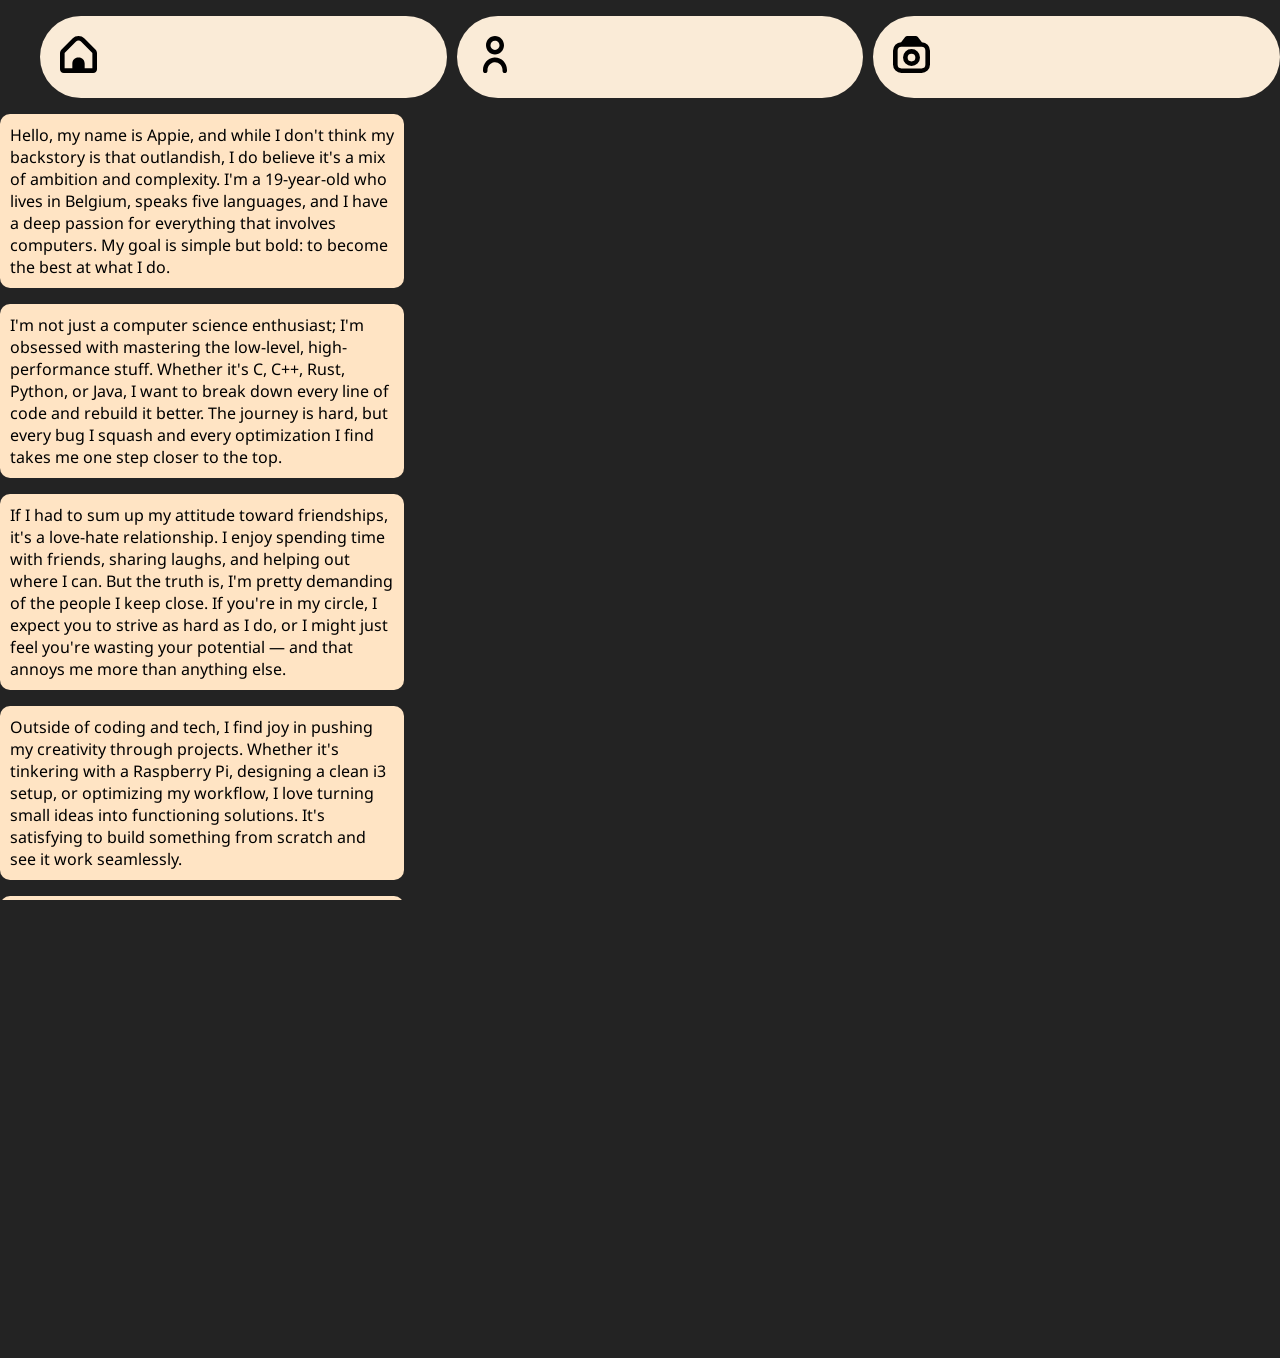
==== index.html @ 4f2e032a "working on the structure of the portfolio" ====
<!DOCTYPE html>
<html lang="eng">

<head>
    <meta charset="UTF-8">
    <meta name="viewport" content="width=device-width, initial-scale=1.0">
    <meta name="description" content="The story of nsrddyn!">
    <title>My Portfolio</title>


    <link href="https://fonts.googleapis.com/css2?family=Noto+Sans:wght@100..900&display=swap" rel="stylesheet">

    <link rel="stylesheet" href="styles.css">
    <script src="main.js" defer></script>

</head>

<body>

    <header class="banner">
        <ul>
            <li><img src="icons/home.svg" alt="Home"></li>
            <li><img src="icons/me.svg" alt="About me"></li>
            <li><img src="icons/project.svg" alt="Projects"></li>
        </ul>
    </header>


    <main>
        <section class="stories">
            <p>
                <title>Intro</title>Hello, my name is Appie, and while I don't think my backstory is that outlandish, I
                do believe
                it's a mix of ambition and complexity. I'm a 19-year-old who lives in Belgium, speaks five languages,
                and I have a
                deep passion for everything that involves computers. My goal is simple but bold: to become the best at
                what I do.
            </p>
            <p>
                <title>Learning and Ambitions</title>I'm not just a computer science enthusiast; I'm obsessed with
                mastering the
                low-level, high-performance stuff. Whether it's C, C++, Rust, Python, or Java, I want to break down
                every line of
                code and rebuild it better. The journey is hard, but every bug I squash and every optimization I find
                takes me one
                step closer to the top.
            </p>
            <p>
                <title>Friends</title>If I had to sum up my attitude toward friendships, it's a love-hate relationship.
                I enjoy
                spending time with friends, sharing laughs, and helping out where I can. But the truth is, I'm pretty
                demanding of
                the people I keep close. If you're in my circle, I expect you to strive as hard as I do, or I might just
                feel you're
                wasting your potential — and that annoys me more than anything else.
            </p>
            <p>
                <title>Hobbies</title>Outside of coding and tech, I find joy in pushing my creativity through projects.
                Whether it's
                tinkering with a Raspberry Pi, designing a clean i3 setup, or optimizing my workflow, I love turning
                small ideas
                into functioning solutions. It's satisfying to build something from scratch and see it work seamlessly.
            </p>
            <p>
                <title>Marthe</title>One of the most meaningful parts of my life is my partner, Marthe. They have their
                own dreams
                and aspirations, and it's inspiring to watch someone pursue what they love. Whether it's math, science,
                or figuring
                out what comes next, we're two different minds finding ways to build something beautiful together.
            </p>
            <p>
                <title>Future</title>Where do I see myself? At the forefront of technology — building optimized systems,
                contributing to open-source, and pushing boundaries in programming. Whether I'm creating Minecraft
                plugins for fun
                or architecting low-latency systems, I want my work to speak for itself. The best version of me is still
                under
                construction, but I'm committed to seeing it through.
            </p>

        </section>
    </main>

    <footer>
        <nav class="copyright-footer">
            © 2024 nsrddyn |
            <a href="#">nsrddyn</a> | <a href="www.github.com/nasrlol">github</a>
        </nav>
    </footer>

</body>

</html>
---- styles.css ----
html,
body {
	margin: 0;
	padding: 0;
	width: 100%;
	height: 100%;
	font-family: "Noto Sans", sans-serif;
	color: #000000;
	background-color: rgb(35, 35, 35);
	-webkit-font-smoothing: antialiased;
	-moz-osx-font-smoothing: grayscale;
	text-rendering: optimizeLegibility;
	overflow-x: hidden;
}

body {
	-webkit-font-smoothing: antialiased;
	-moz-osx-font-smoothing: grayscale;
	text-rendering: optimizeLegibility;
}

a {
	text-decoration: none;
	color: inherit;
}

a:hover {
	color: rgb(228, 226, 221);
}

.banner > ul {
	display: flex;
	justify-content: flex-end;
	align-items: center;
	list-style: none;
    gap: 10px;
}

.banner > ul > li {
    display: block;
	padding: 20px;
	border-radius: 50px;
	background-color: antiquewhite;
}

li > img {
	width: 10%;
	height: 10%;
}

.stories p {
	display: flex;
    flex-direction: column;
	background-color: bisque;
	border-radius: 10px;
	padding: 10px;
	width: 30%;
	gap: 50px;
}

.footer {
	background-color: rgb(20, 20, 20);
	width: 100%;
	padding: 20px;
	font-family: "Noto Sans", sans-serif;
	font-weight: 300;
	text-align: center;
	color: white;
}

.copyright-footer {
	background-color: #ffffff;
	width: 100%;
	text-align: center;
	padding: 10px;
	font-family: "Noto Sans", sans-serif;
	font-weight: 300;
	font-size: smaller;
	color: #000000;
}
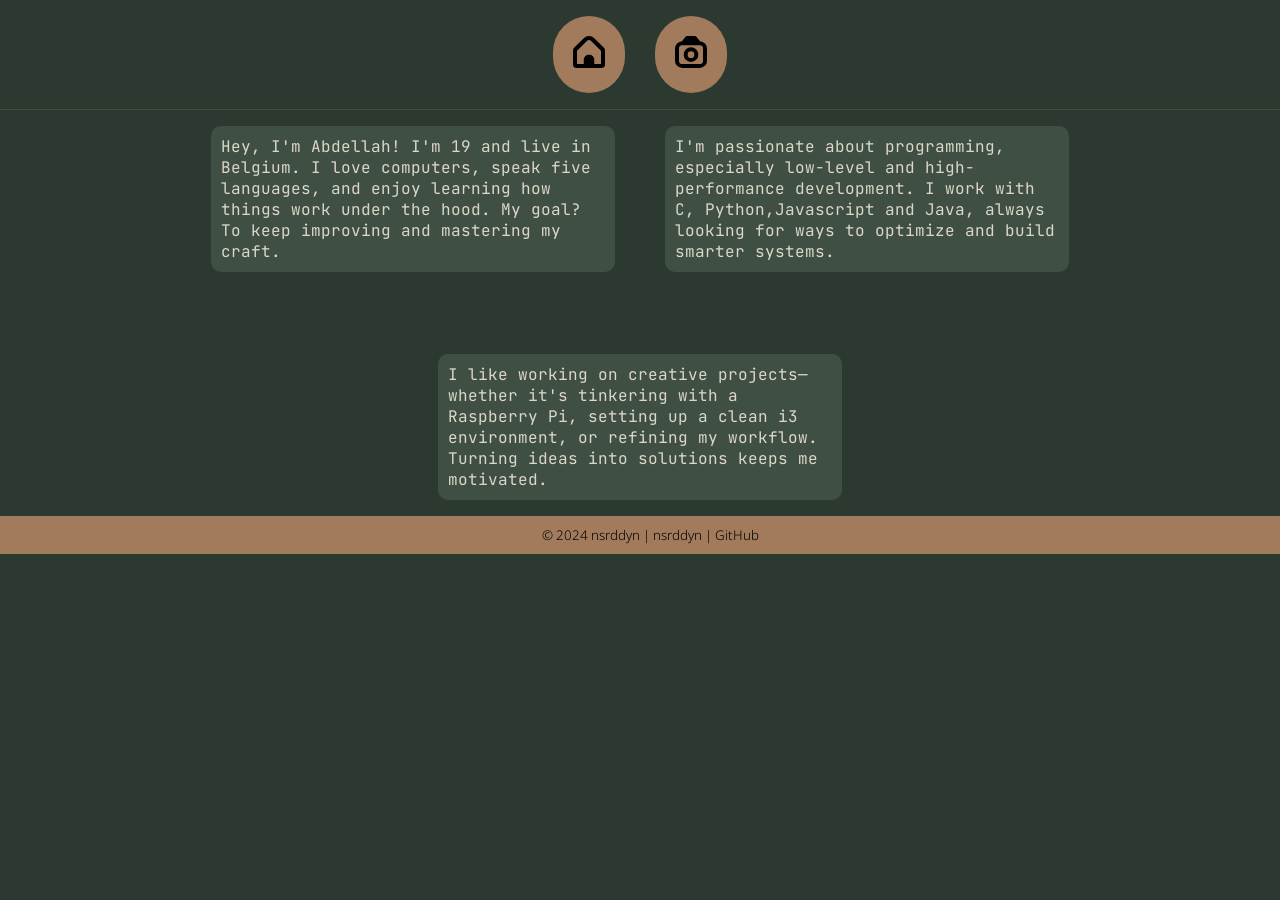
==== commit cdf9056e: "complete redisign and update of the webpage" ====
--- a/index.html
+++ b/index.html
@@ -1,5 +1,5 @@
 <!DOCTYPE html>
-<html lang="eng">
+<html lang="en">
 
 <head>
     <meta charset="UTF-8">
@@ -7,86 +7,46 @@
     <meta name="description" content="The story of nsrddyn!">
     <title>My Portfolio</title>
 
-
     <link href="https://fonts.googleapis.com/css2?family=Noto+Sans:wght@100..900&display=swap" rel="stylesheet">
-
-    <link rel="stylesheet" href="styles.css">
-    <script src="main.js" defer></script>
-
+    <link rel="stylesheet" href="css/styles.css">
+    <script src="js/main.js" defer></script>
 </head>
 
 <body>
-
-    <header class="banner">
+    <header>
         <ul>
-            <li><img src="icons/home.svg" alt="Home"></li>
-            <li><img src="icons/me.svg" alt="About me"></li>
-            <li><img src="icons/project.svg" alt="Projects"></li>
+            <li><a href="index.html"><img src="icons/home.png" alt="Home"></a></li>
+            <li><a href="projects.html"><img src="icons/projects.png" alt="Projects"></a></li>
         </ul>
     </header>
 
-
     <main>
-        <section class="stories">
+        <section>
             <p>
-                <title>Intro</title>Hello, my name is Appie, and while I don't think my backstory is that outlandish, I
-                do believe
-                it's a mix of ambition and complexity. I'm a 19-year-old who lives in Belgium, speaks five languages,
-                and I have a
-                deep passion for everything that involves computers. My goal is simple but bold: to become the best at
-                what I do.
+                Hey, I'm Abdellah! I'm 19 and live in Belgium. I love computers, speak five
+                languages, and enjoy learning how things work under the hood. My goal? To keep improving and mastering
+                my craft.
             </p>
             <p>
-                <title>Learning and Ambitions</title>I'm not just a computer science enthusiast; I'm obsessed with
-                mastering the
-                low-level, high-performance stuff. Whether it's C, C++, Rust, Python, or Java, I want to break down
-                every line of
-                code and rebuild it better. The journey is hard, but every bug I squash and every optimization I find
-                takes me one
-                step closer to the top.
+                I'm passionate about programming, especially low-level and
+                high-performance development. I work with C, Python,Javascript and Java, always looking for ways to
+                optimize
+                and build smarter systems.
             </p>
             <p>
-                <title>Friends</title>If I had to sum up my attitude toward friendships, it's a love-hate relationship.
-                I enjoy
-                spending time with friends, sharing laughs, and helping out where I can. But the truth is, I'm pretty
-                demanding of
-                the people I keep close. If you're in my circle, I expect you to strive as hard as I do, or I might just
-                feel you're
-                wasting your potential — and that annoys me more than anything else.
+                I like working on creative projects—whether it's tinkering with a Raspberry
+                Pi, setting up a clean i3 environment, or refining my workflow. Turning ideas into solutions keeps me
+                motivated.
             </p>
-            <p>
-                <title>Hobbies</title>Outside of coding and tech, I find joy in pushing my creativity through projects.
-                Whether it's
-                tinkering with a Raspberry Pi, designing a clean i3 setup, or optimizing my workflow, I love turning
-                small ideas
-                into functioning solutions. It's satisfying to build something from scratch and see it work seamlessly.
-            </p>
-            <p>
-                <title>Marthe</title>One of the most meaningful parts of my life is my partner, Marthe. They have their
-                own dreams
-                and aspirations, and it's inspiring to watch someone pursue what they love. Whether it's math, science,
-                or figuring
-                out what comes next, we're two different minds finding ways to build something beautiful together.
-            </p>
-            <p>
-                <title>Future</title>Where do I see myself? At the forefront of technology — building optimized systems,
-                contributing to open-source, and pushing boundaries in programming. Whether I'm creating Minecraft
-                plugins for fun
-                or architecting low-latency systems, I want my work to speak for itself. The best version of me is still
-                under
-                construction, but I'm committed to seeing it through.
-            </p>
-
         </section>
     </main>
 
     <footer>
         <nav class="copyright-footer">
             © 2024 nsrddyn |
-            <a href="#">nsrddyn</a> | <a href="www.github.com/nasrlol">github</a>
+            <a href="index.html">nsrddyn</a> | <a href="https://www.github.com/nasrlol">GitHub</a>
         </nav>
     </footer>
-
 </body>
 
 </html>
--- a/css/styles.css
+++ b/css/styles.css
@@ -0,0 +1,94 @@
+@import url("https://fonts.googleapis.com/css2?family=JetBrains+Mono:ital,wght@0,100..800;1,100..800&display=swap");
+
+html,
+body {
+	margin: 0;
+	padding: 0;
+	width: 100%;
+	height: 100%;
+	font-family: Jetbrains Mono;
+	color: #dcd7c9;
+	background-color: #2c3930;
+	-webkit-font-smoothing: antialiased;
+	-moz-osx-font-smoothing: grayscale;
+	text-rendering: optimizeLegibility;
+	overflow-x: hidden;
+}
+
+body {
+	-webkit-font-smoothing: antialiased;
+	-moz-osx-font-smoothing: grayscale;
+	text-rendering: optimizeLegibility;
+}
+
+a {
+	text-decoration: none;
+	color: inherit;
+}
+
+a:hover {
+	color: rgb(228, 226, 221);
+}
+
+header {
+	border-bottom: 1px solid #3f4f44;
+}
+
+header > ul {
+	display: flex;
+	justify-content: center;
+	align-items: center;
+	list-style: none;
+	gap: 30px;
+	padding-left: 0px;
+}
+
+header > ul > li {
+	display: block;
+	padding: 20px;
+	border-radius: 50px;
+	background-color: #a27b5c;
+}
+
+li > img {
+	width: auto;
+	height: auto;
+}
+
+section p {
+	background-color: #3f4f44;
+	border-radius: 10px;
+	padding: 10px;
+	width: 30%;
+	gap: 50px;
+	overflow-x: none;
+}
+
+section {
+	display: flex;
+	gap: 50px;
+	flex-wrap: wrap;
+	justify-content: center;
+
+	max-width: 80%;
+
+	margin-left: auto;
+	margin-right: auto;
+}
+
+footer {
+	background-color: #a27b5c;
+	width: 100%;
+	text-align: center;
+	padding: 10px;
+	font-family: "Noto Sans", sans-serif;
+	font-weight: 300;
+	font-size: smaller;
+	color: #000000;
+}
+
+@media screen and (min-width: 1024px) {
+	section {
+		max-width: 100%;
+	}
+}
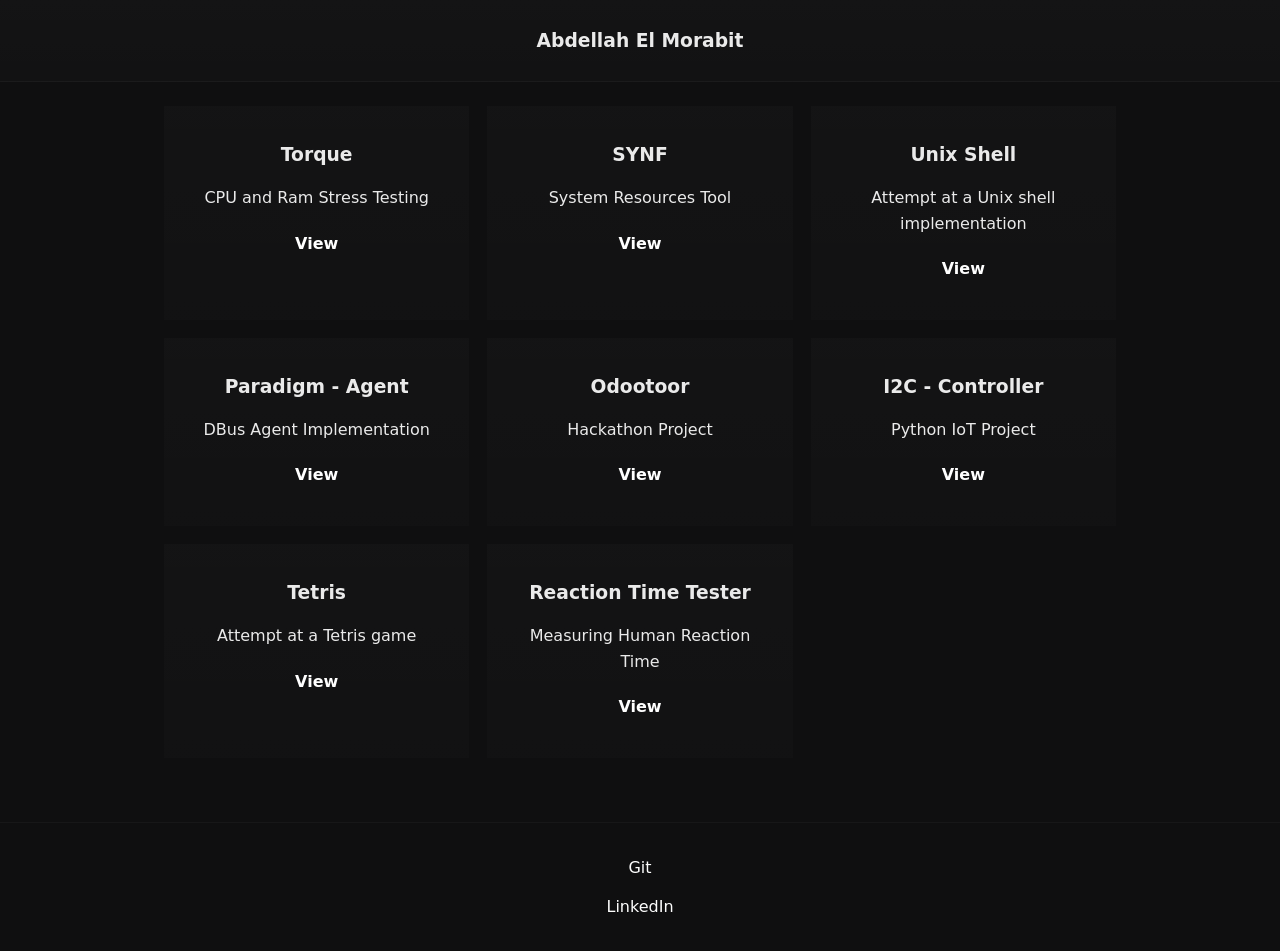
==== commit 1ee93384: "checkpoint" ====
--- a/index.html
+++ b/index.html
@@ -2,51 +2,85 @@
 <html lang="en">
 
 <head>
-    <meta charset="UTF-8">
-    <meta name="viewport" content="width=device-width, initial-scale=1.0">
-    <meta name="description" content="The story of nsrddyn!">
-    <title>My Portfolio</title>
-
-    <link href="https://fonts.googleapis.com/css2?family=Noto+Sans:wght@100..900&display=swap" rel="stylesheet">
-    <link rel="stylesheet" href="css/styles.css">
-    <script src="js/main.js" defer></script>
+        <meta charset="UTF-8">
+        <meta name="viewport" content="width=device-width, initial-scale=1.0">
+        <title>nsrddyn — Portfolio</title>
+        <style>
+            * { margin:0; padding:0; box-sizing:border-box; color:#eaeaea; }
+            body { font-family: Inter, system-ui; background-color:#0f0f10; overflow-x:hidden; text-align:center; min-height:100%; }
+            h1, h2, h3, h4, h5, h6 { margin:20px; font-weight:600; }
+            p { line-height:1.6; margin:20px; }
+            a { color:#fdfdfd; text-decoration:none; }
+            a:hover { text-decoration:underline; }
+            li { list-style-type:none; padding:5px 0; margin:10px 0; }
+            .container { max-width:1000px; margin:0 auto; padding:24px; }
+            .site-header { background:linear-gradient(180deg, rgba(255,255,255,0.02), rgba(255,255,255,0.01)); border-bottom:1px solid rgba(255,255,255,0.03); }
+            .projects-grid { display:grid; grid-template-columns:repeat(auto-fit, minmax(240px, 1fr)); gap:18px; }
+            .card { background:linear-gradient(180deg, rgba(255,255,255,0.02), rgba(255,255,255,0.01)); padding:18px; }
+            .card-link { color:#fff; font-weight:600; }
+            footer { display:flex; justify-content:center; align-items:center; gap:10px; margin-top:40px; padding:20px 0; border-top:1px solid rgba(255,255,255,0.03); }
+            @media (max-width:700px) { }
+            header { display:flex; flex-direction:row; justify-content:center; align-items:center; background-color:#333; padding:10px 0; text-align:center; color:#fff; }
+        </style>
 </head>
 
 <body>
-    <header>
-        <ul>
-            <li><a href="index.html"><img src="icons/home.png" alt="Home"></a></li>
-            <li><a href="projects.html"><img src="icons/projects.png" alt="Projects"></a></li>
-        </ul>
+    <header class="site-header">
+        <h3>Abdellah El Morabit</h3>
     </header>
+    <main>
+        <section class="projects container">
+            <div class="projects-grid">
+                <article class="card">
+                    <h3>Torque</h3>
+                    <p>CPU and Ram Stress Testing</p>
+                    <p><a href="#" class="card-link">View</a></p>
+                </article>
+                <article class="card">
+                    <h3>SYNF</h3>
+                    <p>System Resources Tool</p>
+                    <p><a href="#" class="card-link">View</a></p>
+                </article>
+                <article class="card">
+                    <h3>Unix Shell</h3>
+                    <p>Attempt at a Unix shell implementation</p>
+                    <p><a href="#" class="card-link">View</a></p>
+                </article>
+                <article class="card">
+                    <h3>Paradigm - Agent</h3>
+                    <p>DBus Agent Implementation</p>
+                    <p><a href="#" class="card-link">View</a></p>
+                </article>
+                <article class="card">
+                    <h3>Odootoor</h3>
+                    <p>Hackathon Project</p>
+                    <p><a href="#" class="card-link">View</a></p>
+                </article>
+                <article class="card">
+                    <h3>I2C - Controller</h3>
+                    <p>Python IoT Project</p>
+                    <p><a href="#" class="card-link">View</a></p>
+                </article>
+                <article class="card">
+                    <h3>Tetris</h3>
+                    <p>Attempt at a Tetris game</p>
+                    <p><a href="#" class="card-link">View</a></p>
+                </article>
+                <article class="card">
+                    <h3>Reaction Time Tester</h3>
+                    <p>Measuring Human Reaction Time</p>
+                    <p><a href="#" class="card-link">View</a></p>
+                </article>
+            </div>
+        </section>
 
-    <main>
-        <section>
-            <p>
-                Hey, I'm Abdellah! I'm 19 and live in Belgium. I love computers, speak five
-                languages, and enjoy learning how things work under the hood. My goal? To keep improving and mastering
-                my craft.
-            </p>
-            <p>
-                I'm passionate about programming, especially low-level and
-                high-performance development. I work with C, Python,Javascript and Java, always looking for ways to
-                optimize
-                and build smarter systems.
-            </p>
-            <p>
-                I like working on creative projects—whether it's tinkering with a Raspberry
-                Pi, setting up a clean i3 environment, or refining my workflow. Turning ideas into solutions keeps me
-                motivated.
-            </p>
-        </section>
+        <footer>
+            <ul class="footer-links">
+                <li><a href="https://git.nsrddyn.com/nasr" target="_blank" rel="noopener">Git</a></li>
+                <li><a href="https://www.linkedin.com/in/abdellah-el-morabit/" target="_blank" rel="noopener">LinkedIn</a></li>
+            </ul>
+        </footer>
     </main>
-
-    <footer>
-        <nav class="copyright-footer">
-            © 2024 nsrddyn |
-            <a href="index.html">nsrddyn</a> | <a href="https://www.github.com/nasrlol">GitHub</a>
-        </nav>
-    </footer>
 </body>
 
 </html>
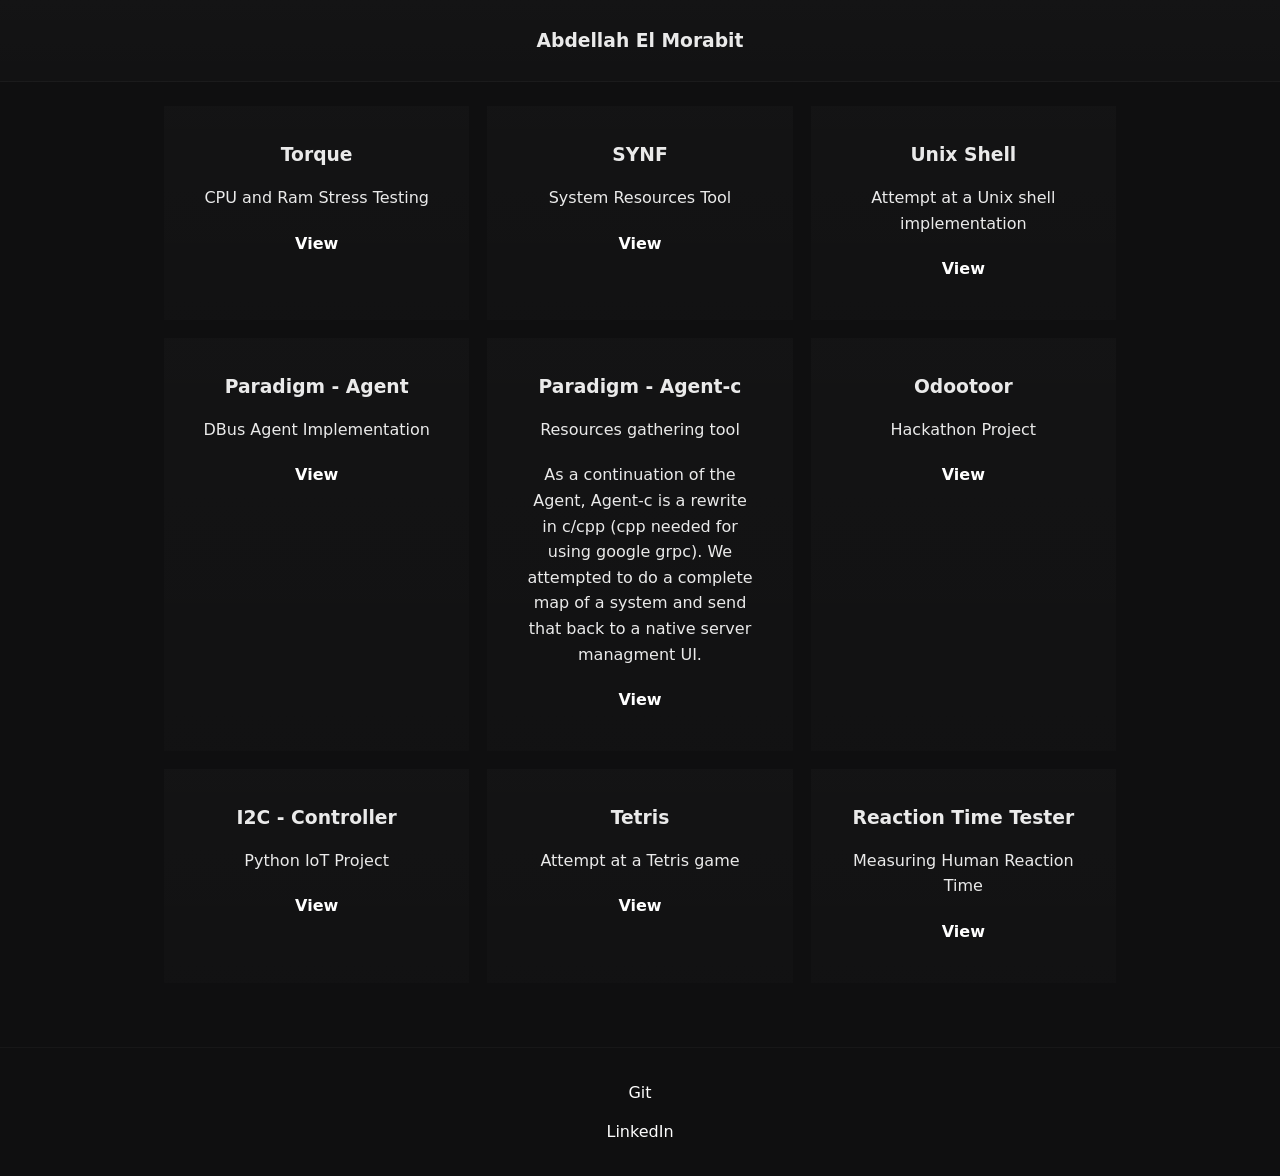
==== commit 5b756ecb: "checkpoint" ====
--- a/index.html
+++ b/index.html
@@ -52,6 +52,15 @@
                     <p><a href="#" class="card-link">View</a></p>
                 </article>
                 <article class="card">
+                    <h3>Paradigm - Agent-c</h3>
+                    <p>Resources gathering tool</p>
+                    <p>
+                    As a continuation of the Agent, Agent-c is a rewrite in c/cpp (cpp needed for using google grpc).
+                    We attempted to do a complete map of a system and send that back to a native server managment UI.
+                    </p>
+                    <p><a href="#" class="card-link">View</a></p>
+                </article>
+                <article class="card">
                     <h3>Odootoor</h3>
                     <p>Hackathon Project</p>
                     <p><a href="#" class="card-link">View</a></p>
@@ -83,4 +92,4 @@
     </main>
 </body>
 
-</html>+</html>
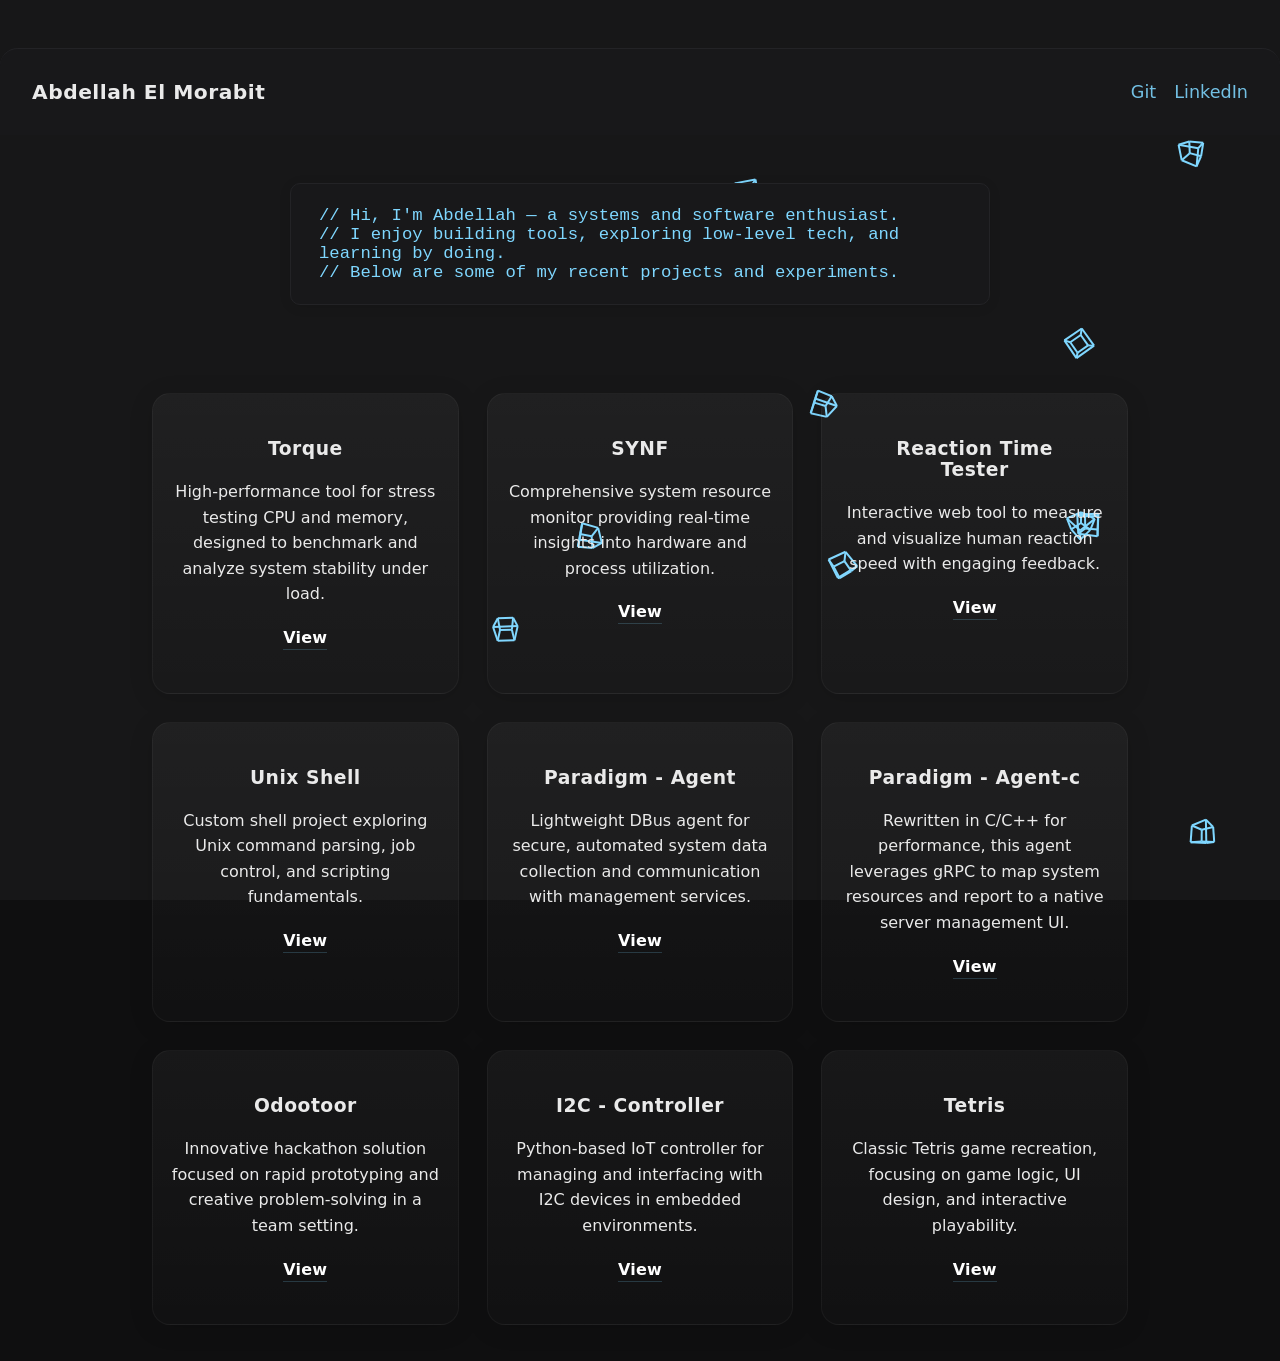
==== commit 6ca4961d: "checkpoint" ====
--- a/index.html
+++ b/index.html
@@ -2,94 +2,403 @@
 <html lang="en">
 
 <head>
-        <meta charset="UTF-8">
-        <meta name="viewport" content="width=device-width, initial-scale=1.0">
-        <title>nsrddyn — Portfolio</title>
-        <style>
-            * { margin:0; padding:0; box-sizing:border-box; color:#eaeaea; }
-            body { font-family: Inter, system-ui; background-color:#0f0f10; overflow-x:hidden; text-align:center; min-height:100%; }
-            h1, h2, h3, h4, h5, h6 { margin:20px; font-weight:600; }
-            p { line-height:1.6; margin:20px; }
-            a { color:#fdfdfd; text-decoration:none; }
-            a:hover { text-decoration:underline; }
-            li { list-style-type:none; padding:5px 0; margin:10px 0; }
-            .container { max-width:1000px; margin:0 auto; padding:24px; }
-            .site-header { background:linear-gradient(180deg, rgba(255,255,255,0.02), rgba(255,255,255,0.01)); border-bottom:1px solid rgba(255,255,255,0.03); }
-            .projects-grid { display:grid; grid-template-columns:repeat(auto-fit, minmax(240px, 1fr)); gap:18px; }
-            .card { background:linear-gradient(180deg, rgba(255,255,255,0.02), rgba(255,255,255,0.01)); padding:18px; }
-            .card-link { color:#fff; font-weight:600; }
-            footer { display:flex; justify-content:center; align-items:center; gap:10px; margin-top:40px; padding:20px 0; border-top:1px solid rgba(255,255,255,0.03); }
-            @media (max-width:700px) { }
-            header { display:flex; flex-direction:row; justify-content:center; align-items:center; background-color:#333; padding:10px 0; text-align:center; color:#fff; }
-        </style>
+    <meta charset="UTF-8">
+    <meta name="viewport" content="width=device-width, initial-scale=1.0">
+    <title>nsrddyn — Portfolio</title>
+    <style>
+        .decor-square {
+            position: absolute;
+            width: 38px;
+            height: 38px;
+            border: 2px solid #7fd7ff;
+            border-radius: 6px;
+            opacity: 0.7;
+            pointer-events: none;
+            z-index: 2;
+            transition: box-shadow 0.2s;
+        }
+
+        * {
+            margin: 0;
+            padding: 0;
+            box-sizing: border-box;
+            color: #eaeaea;
+        }
+
+        body {
+            font-family: Inter, system-ui;
+            background-color: #0f0f10;
+            overflow-x: hidden;
+            text-align: center;
+            min-height: 100%;
+        }
+
+        h1,
+        h2,
+        h3,
+        h4,
+        h5,
+        h6 {
+            margin: 20px;
+            font-weight: 600;
+            letter-spacing: 0.5px;
+        }
+
+        p {
+            line-height: 1.6;
+            margin: 18px 0;
+        }
+
+        a {
+            color: #fdfdfd;
+            text-decoration: none;
+            transition: color 0.2s;
+        }
+
+        a:hover {
+            text-decoration: none;
+        }
+
+        li {
+            list-style-type: none;
+            padding: 5px 0;
+            margin: 10px 0;
+        }
+
+        .container {
+            max-width: 1000px;
+            margin: 0 auto;
+            padding: 32px 12px;
+        }
+
+        .site-header {
+            background: #18181a;
+            border-bottom: 1px solid #232326;
+            box-shadow: 0 2px 8px 0 rgba(0, 0, 0, 0.04);
+            border-radius: 0 0 18px 18px;
+        }
+
+        .projects-grid {
+            display: grid;
+            grid-template-columns: repeat(auto-fit, minmax(260px, 1fr));
+            gap: 28px;
+            margin-top: 32px;
+        }
+
+        .card {
+            background: #18181a;
+            color: #eaeaea;
+            border: 1px solid #232326;
+            box-shadow: 0 4px 24px 0 rgba(0, 0, 0, 0.13);
+            transition: background 0.2s, color 0.2s, border 0.2s, box-shadow 0.2s;
+        }
+
+        .card:hover {
+            background: #232326;
+            color: #fff;
+            border: 1.5px solid #7fd7ff;
+            box-shadow: 0 8px 32px 0 rgba(0, 0, 0, 0.18);
+        }
+
+        .card {
+            background: linear-gradient(180deg, rgba(255, 255, 255, 0.04), rgba(255, 255, 255, 0.01));
+            padding: 24px 18px;
+            border-radius: 18px;
+            box-shadow: 0 4px 24px 0 rgba(0, 0, 0, 0.13);
+            transition: transform 0.18s, box-shadow 0.18s;
+            border: 1px solid rgba(255, 255, 255, 0.04);
+        }
+
+        .card:hover {
+            transform: translateY(-6px) scale(1.025);
+            box-shadow: 0 8px 32px 0 rgba(0, 0, 0, 0.18);
+        }
+
+        .card-link {
+            color: #fff;
+            font-weight: 600;
+            letter-spacing: 0.2px;
+            border-bottom: 1px solid #7fd7ff33;
+            padding-bottom: 2px;
+            transition: color 0.2s, border 0.2s;
+        }
+
+        .card-link:hover {
+            color: #7fd7ff;
+            border-bottom: 2px solid #7fd7ff;
+        }
+
+        .bottom-bar {
+            display: flex;
+            justify-content: space-between;
+            align-items: center;
+            padding: 18px 32px;
+            border-top: 1px solid #232326;
+            background: #18181a;
+            border-radius: 18px 18px 0 0;
+            position: static;
+            margin-top: 48px;
+            z-index: 10;
+            font-size: 1.1em;
+        }
+
+        .bottom-bar .name {
+            font-weight: 700;
+            color: #eaeaea;
+            font-size: 1.15em;
+            letter-spacing: 0.5px;
+        }
+
+        .bottom-bar .footer-links {
+            display: flex;
+            gap: 18px;
+        }
+
+        .bottom-bar .footer-links a {
+            opacity: 0.88;
+            transition: opacity 0.2s, color 0.2s;
+            color: #7fd7ff;
+            text-decoration: none;
+        }
+
+        .bottom-bar .footer-links a:hover {
+            opacity: 1;
+            color: #fff;
+        }
+
+        @media (max-width:700px) {
+            .container {
+                padding: 18px 2vw;
+            }
+
+            .projects-grid {
+                gap: 14px;
+            }
+
+            .card {
+                padding: 16px 8px;
+            }
+
+            h1,
+            h2,
+            h3,
+            h4,
+            h5,
+            h6 {
+                margin: 14px;
+            }
+        }
+
+        header {
+            display: flex;
+            flex-direction: row;
+            justify-content: center;
+            align-items: center;
+            background-color: #222;
+            padding: 14px 0;
+            text-align: center;
+            color: #fff;
+            border-radius: 0 0 18px 18px;
+        }
+
+        .intro-code {
+            max-width: 700px;
+            margin: 48px auto 24px auto;
+            background: #18181a;
+            color: #7fd7ff;
+            font-family: 'Fira Mono', 'Consolas', monospace;
+            font-size: 1.08em;
+            border-radius: 10px;
+            padding: 22px 28px;
+            box-shadow: 0 2px 12px 0 rgba(0, 0, 0, 0.10);
+            text-align: left;
+            white-space: pre-line;
+            border: 1px solid #232326;
+        }
+    </style>
 </head>
 
 <body>
-    <header class="site-header">
-        <h3>Abdellah El Morabit</h3>
-    </header>
+    <nav class="bottom-bar">
+        <span class="name">Abdellah El Morabit</span>
+        <ul class="footer-links">
+            <li><a href="https://git.nsrddyn.com" target="_blank" rel="noopener">Git</a></li>
+            <li><a href="https://www.linkedin.com/in/abdellah-el-morabit/" target="_blank" rel="noopener">LinkedIn</a>
+            </li>
+        </ul>
+    </nav>
     <main>
+
+        <pre class="intro-code">// Hi, I'm Abdellah — a systems and software enthusiast.
+// I enjoy building tools, exploring low-level tech, and learning by doing.
+// Below are some of my recent projects and experiments.
+</pre>
+        <!-- 3D cubes will be drawn on the canvas -->
         <section class="projects container">
             <div class="projects-grid">
                 <article class="card">
                     <h3>Torque</h3>
-                    <p>CPU and Ram Stress Testing</p>
+                    <p>High-performance tool for stress testing CPU and memory, designed to benchmark and analyze system
+                        stability under load.</p>
                     <p><a href="#" class="card-link">View</a></p>
                 </article>
                 <article class="card">
                     <h3>SYNF</h3>
-                    <p>System Resources Tool</p>
+                    <p>Comprehensive system resource monitor providing real-time insights into hardware and process
+                        utilization.</p>
                     <p><a href="#" class="card-link">View</a></p>
                 </article>
                 <article class="card">
                     <h3>Unix Shell</h3>
-                    <p>Attempt at a Unix shell implementation</p>
+                    <p>Custom shell project exploring Unix command parsing, job control, and scripting fundamentals.</p>
                     <p><a href="#" class="card-link">View</a></p>
                 </article>
                 <article class="card">
                     <h3>Paradigm - Agent</h3>
-                    <p>DBus Agent Implementation</p>
+                    <p>Lightweight DBus agent for secure, automated system data collection and communication with
+                        management services.</p>
                     <p><a href="#" class="card-link">View</a></p>
                 </article>
                 <article class="card">
                     <h3>Paradigm - Agent-c</h3>
-                    <p>Resources gathering tool</p>
-                    <p>
-                    As a continuation of the Agent, Agent-c is a rewrite in c/cpp (cpp needed for using google grpc).
-                    We attempted to do a complete map of a system and send that back to a native server managment UI.
+                    <p>Rewritten in C/C++ for performance, this agent leverages gRPC to map system resources and report
+                        to a native server management UI.</p>
+                    <p><a href="#" class="card-link">View</a></p>
+                </article>
+                <article class="card">
+                    <h3>Odootoor</h3>
+                    <p>Innovative hackathon solution focused on rapid prototyping and creative problem-solving in a team
+                        setting.</p>
+                    <p><a href="#" class="card-link">View</a></p>
+                </article>
+                <article class="card">
+                    <h3>I2C - Controller</h3>
+                    <p>Python-based IoT controller for managing and interfacing with I2C devices in embedded
+                        environments.</p>
+                    <p><a href="#" class="card-link">View</a></p>
+                </article>
+                <article class="card">
+                    <h3>Tetris</h3>
+                    <p>Classic Tetris game recreation, focusing on game logic, UI design, and interactive playability.
                     </p>
                     <p><a href="#" class="card-link">View</a></p>
                 </article>
                 <article class="card">
-                    <h3>Odootoor</h3>
-                    <p>Hackathon Project</p>
-                    <p><a href="#" class="card-link">View</a></p>
-                </article>
-                <article class="card">
-                    <h3>I2C - Controller</h3>
-                    <p>Python IoT Project</p>
-                    <p><a href="#" class="card-link">View</a></p>
-                </article>
-                <article class="card">
-                    <h3>Tetris</h3>
-                    <p>Attempt at a Tetris game</p>
-                    <p><a href="#" class="card-link">View</a></p>
-                </article>
-                <article class="card">
                     <h3>Reaction Time Tester</h3>
-                    <p>Measuring Human Reaction Time</p>
+                    <p>Interactive web tool to measure and visualize human reaction speed with engaging feedback.</p>
                     <p><a href="#" class="card-link">View</a></p>
                 </article>
             </div>
         </section>
 
-        <footer>
-            <ul class="footer-links">
-                <li><a href="https://git.nsrddyn.com/nasr" target="_blank" rel="noopener">Git</a></li>
-                <li><a href="https://www.linkedin.com/in/abdellah-el-morabit/" target="_blank" rel="noopener">LinkedIn</a></li>
-            </ul>
-        </footer>
+
+        <script>
+            // Randomly swap two cards every 1.2 seconds
+            document.addEventListener('DOMContentLoaded', function () {
+                const grid = document.querySelector('.projects-grid');
+                const getCards = () => Array.from(grid.querySelectorAll('.card'));
+                setInterval(() => {
+                    const cards = getCards();
+                    if (cards.length < 2) return;
+                    let idx1 = Math.floor(Math.random() * cards.length);
+                    let idx2 = idx1;
+                    while (idx2 === idx1) {
+                        idx2 = Math.floor(Math.random() * cards.length);
+                    }
+                    // Swap the two cards
+                    if (idx2 > idx1) {
+                        grid.insertBefore(cards[idx2], cards[idx1]);
+                    } else {
+                        grid.insertBefore(cards[idx1], cards[idx2]);
+                    }
+                }, 1200);
+            });
+            // Draw 5 small rotating 3D cubes around the info blocks using the canvas
+            const canvas = document.createElement('canvas');
+            const ctx = canvas.getContext('2d');
+            canvas.width = window.innerWidth;
+            canvas.height = window.innerHeight;
+            canvas.style.position = 'fixed';
+            canvas.style.top = '0';
+            canvas.style.left = '0';
+            canvas.style.zIndex = '-1';
+            // Insert canvas before <main> so it's behind the content
+            document.body.insertBefore(canvas, document.querySelector('main'));
+
+            // Cube geometry
+            const verts = [
+                [-1, -1, -1], [1, -1, -1], [1, 1, -1], [-1, 1, -1],
+                [-1, -1, 1], [1, -1, 1], [1, 1, 1], [-1, 1, 1]
+            ];
+            const edges = [
+                [0, 1], [1, 2], [2, 3], [3, 0],
+                [4, 5], [5, 6], [6, 7], [7, 4],
+                [0, 4], [1, 5], [2, 6], [3, 7]
+            ];
+
+            // Positions for the 5 cubes (relative to viewport)
+            // Each cube has a position and velocity
+            const cubeCount = 15;
+            const cubeSize = 32;
+            const margin = 60;
+            const cubeStates = Array.from({length: cubeCount}, (_,i) => {
+                // Randomize initial positions and velocities
+                let angle = Math.random() * Math.PI * 2;
+                let speed = 1.2 + Math.random() * 0.8;
+                return {
+                    x: margin + Math.random() * (canvas.width - 2*margin),
+                    y: margin + Math.random() * (canvas.height - 2*margin),
+                    vx: Math.cos(angle) * speed,
+                    vy: Math.sin(angle) * speed
+                };
+            });
+
+            function drawCube(centerX, centerY, size, t, color) {
+                let points = verts.map(([x, y, z]) => {
+                    // rotate
+                    let X = x * Math.cos(t) - z * Math.sin(t);
+                    let Z = x * Math.sin(t) + z * Math.cos(t);
+                    let Y = y * Math.cos(t * 0.7) - Z * Math.sin(t * 0.7);
+                    Z = y * Math.sin(t * 0.7) + Z * Math.cos(t * 0.7);
+                    // project
+                    let px = centerX + (X / (Z + 4)) * size;
+                    let py = centerY + (Y / (Z + 4)) * size;
+                    return [px, py];
+                });
+                ctx.strokeStyle = color;
+                ctx.lineWidth = 2;
+                for (let [a, b] of edges) {
+                    ctx.beginPath();
+                    ctx.moveTo(points[a][0], points[a][1]);
+                    ctx.lineTo(points[b][0], points[b][1]);
+                    ctx.stroke();
+                }
+            }
+
+            let t = 0;
+            function animate() {
+                ctx.clearRect(0, 0, canvas.width, canvas.height);
+                ctx.fillStyle = 'rgba(60,60,65,0.18)';
+                ctx.fillRect(0, 0, canvas.width, canvas.height);
+                // Move and draw cubes
+                for (let i = 0; i < cubeStates.length; i++) {
+                    let c = cubeStates[i];
+                    // Move
+                    c.x += c.vx;
+                    c.y += c.vy;
+                    // Bounce off edges
+                    if (c.x < margin || c.x > canvas.width - margin) c.vx *= -1;
+                    if (c.y < margin || c.y > canvas.height - margin) c.vy *= -1;
+                    drawCube(c.x, c.y, cubeSize, t + i, '#7fd7ff');
+                }
+                t += 0.02;
+                requestAnimationFrame(animate);
+            }
+            animate();
+
+
+        </script>
     </main>
 </body>
 
-</html>
+</html>
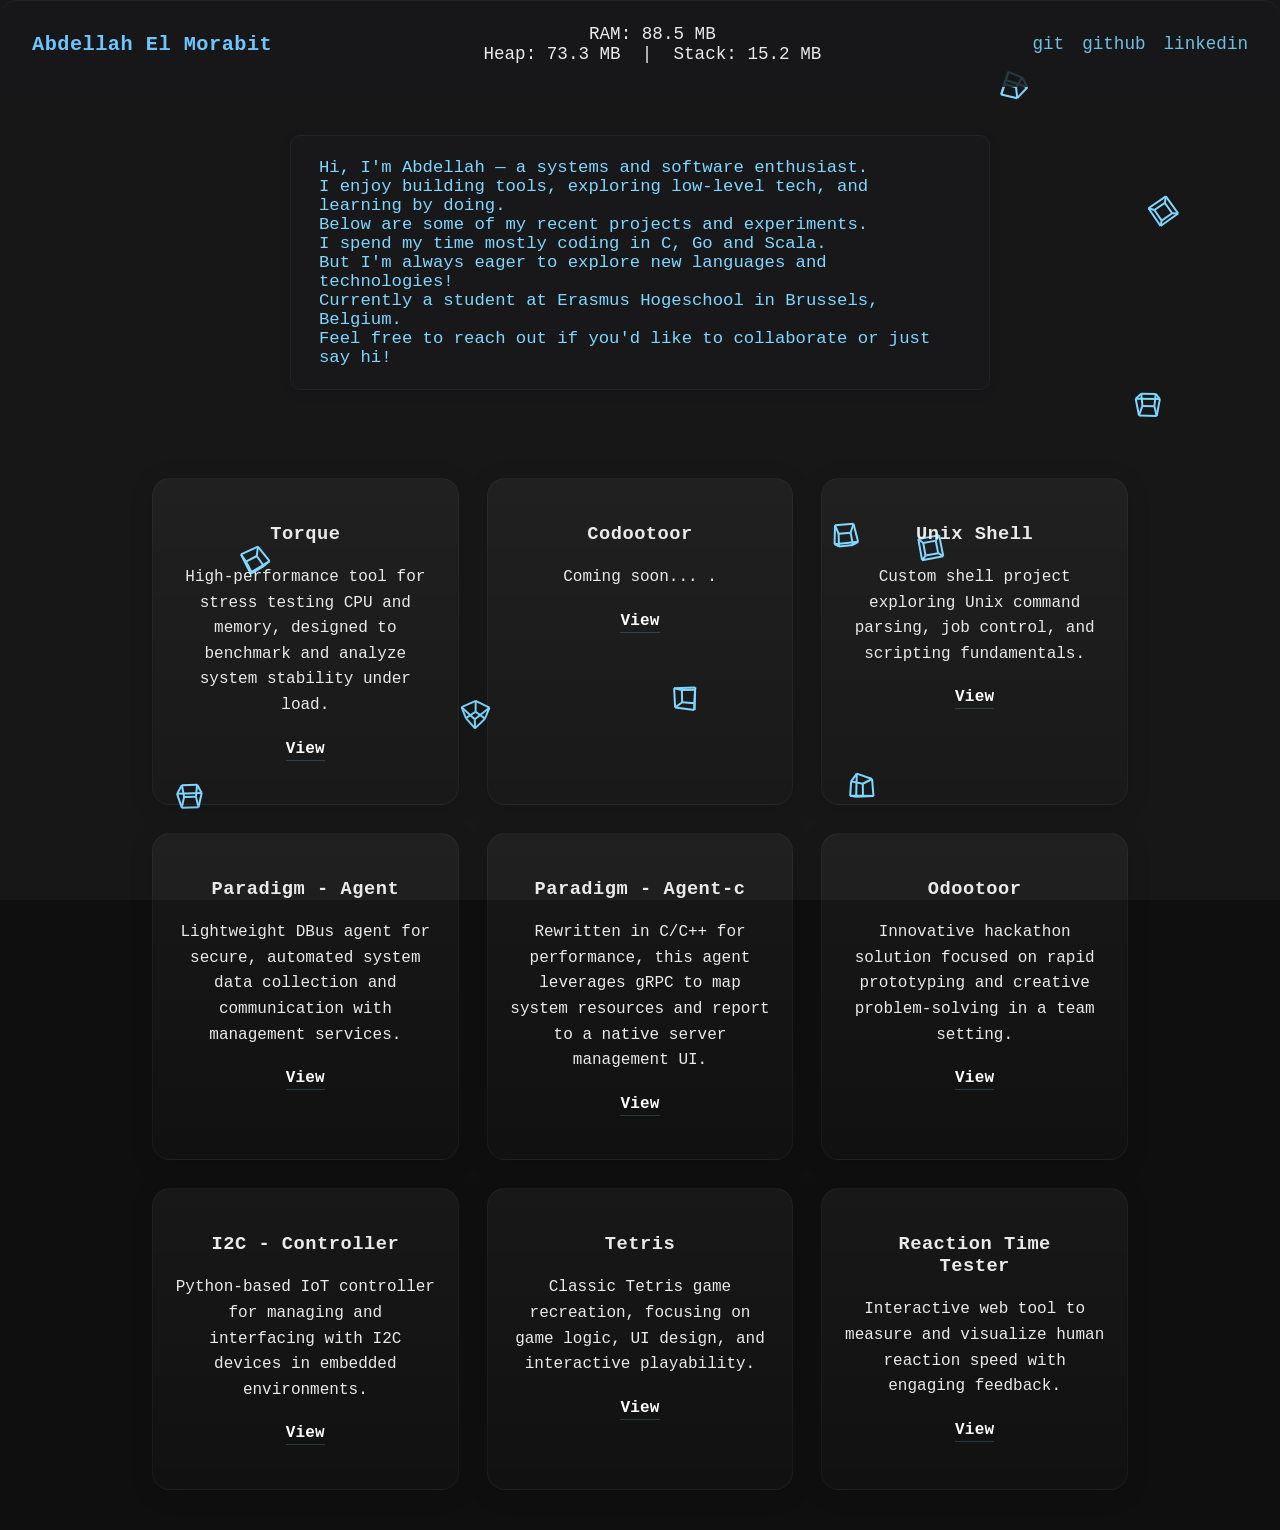
==== commit 3273aff1: "checkpoint" ====
--- a/index.html
+++ b/index.html
@@ -26,7 +26,7 @@
         }
 
         body {
-            font-family: Inter, system-ui;
+            font-family: 'JetBrains Mono', monospace;
             background-color: #0f0f10;
             overflow-x: hidden;
             text-align: center;
@@ -90,7 +90,7 @@
             color: #eaeaea;
             border: 1px solid #232326;
             box-shadow: 0 4px 24px 0 rgba(0, 0, 0, 0.13);
-            transition: background 0.2s, color 0.2s, border 0.2s, box-shadow 0.2s;
+            padding: 0% 24px 18px;
         }
 
         .card:hover {
@@ -110,7 +110,6 @@
         }
 
         .card:hover {
-            transform: translateY(-6px) scale(1.025);
             box-shadow: 0 8px 32px 0 rgba(0, 0, 0, 0.18);
         }
 
@@ -128,23 +127,46 @@
             border-bottom: 2px solid #7fd7ff;
         }
 
+        /* Horizontal floating animation for cards */
+        @keyframes buffer-overflow-horizontal {
+            0% { transform: translateX(0); }
+            10% { transform: translateX(12px); }
+            25% { transform: translateX(-18px); }
+            40% { transform: translateX(0); }
+            55% { transform: translateX(0); }
+            60% { transform: translateX(0); }
+            65% { transform: translateX(0); }
+            70% { transform: translateX(0); }
+            75% { transform: translateX(0); }
+            80% { transform: translateX(0); }
+            82% { transform: translateX(0); }
+            85% { transform: translateX(-120vw); } /* overflow left */
+            88% { transform: translateX(120vw); }  /* overflow right */
+            91% { transform: translateX(0); }
+            100% { transform: translateX(0); }
+        }
+
+        .card.floating {
+            animation: buffer-overflow-horizontal 11s cubic-bezier(0.77,0,0.18,1) infinite;
+        }
+
         .bottom-bar {
             display: flex;
             justify-content: space-between;
             align-items: center;
             padding: 18px 32px;
             border-top: 1px solid #232326;
-            background: #18181a;
+            background: rgba(24, 24, 26, 0.82);
             border-radius: 18px 18px 0 0;
             position: static;
-            margin-top: 48px;
+            margin-top: 0px;
             z-index: 10;
             font-size: 1.1em;
         }
 
         .bottom-bar .name {
             font-weight: 700;
-            color: #eaeaea;
+            color: #6ec6ff;
             font-size: 1.15em;
             letter-spacing: 0.5px;
         }
@@ -206,7 +228,7 @@
             margin: 48px auto 24px auto;
             background: #18181a;
             color: #7fd7ff;
-            font-family: 'Fira Mono', 'Consolas', monospace;
+            font-family: 'JetBrains Mono', monospace;
             font-size: 1.08em;
             border-radius: 10px;
             padding: 22px 28px;
@@ -220,18 +242,31 @@
 
 <body>
     <nav class="bottom-bar">
-        <span class="name">Abdellah El Morabit</span>
+        <span class="name" id="add-cube-name" style="cursor:pointer;">Abdellah El Morabit</span>
+        <div class="memory-analyzer">
+            <div class="mem-label">RAM: <span id="ram-usage">0</span> MB</div>
+            <div class="mem-bar-bg">
+                <div class="mem-bar-heap" id="heap-bar"></div>
+                <div class="mem-bar-stack" id="stack-bar"></div>
+            </div>
+            <div class="mem-label mem-label-small">Heap: <span id="heap-usage">0</span> MB &nbsp;|&nbsp; Stack: <span id="stack-usage">0</span> MB</div>
+        </div>
         <ul class="footer-links">
-            <li><a href="https://git.nsrddyn.com" target="_blank" rel="noopener">Git</a></li>
-            <li><a href="https://www.linkedin.com/in/abdellah-el-morabit/" target="_blank" rel="noopener">LinkedIn</a>
-            </li>
+            <li><a href="https://git.nsrddyn.com" target="_blank" rel="noopener">git</a></li>
+            <li><a href="https://www.github.com/nasrlol" target="_blank" rel="noopener">github</a></li>
+            <li><a href="https://www.linkedin.com/in/abdellah-el-morabit/" target="_blank" rel="noopener">linkedin</a></li>
         </ul>
     </nav>
+
     <main>
 
-        <pre class="intro-code">// Hi, I'm Abdellah — a systems and software enthusiast.
-// I enjoy building tools, exploring low-level tech, and learning by doing.
-// Below are some of my recent projects and experiments.
+        <pre class="intro-code"> Hi, I'm Abdellah — a systems and software enthusiast.
+ I enjoy building tools, exploring low-level tech, and learning by doing.
+ Below are some of my recent projects and experiments.
+ I spend my time mostly coding in C, Go and Scala.
+ But I'm always eager to explore new languages and technologies!
+ Currently a student at Erasmus Hogeschool in Brussels, Belgium.
+ Feel free to reach out if you'd like to collaborate or just say hi!
 </pre>
         <!-- 3D cubes will be drawn on the canvas -->
         <section class="projects container">
@@ -240,80 +275,95 @@
                     <h3>Torque</h3>
                     <p>High-performance tool for stress testing CPU and memory, designed to benchmark and analyze system
                         stability under load.</p>
-                    <p><a href="#" class="card-link">View</a></p>
-                </article>
-                <article class="card">
-                    <h3>SYNF</h3>
-                    <p>Comprehensive system resource monitor providing real-time insights into hardware and process
-                        utilization.</p>
-                    <p><a href="#" class="card-link">View</a></p>
+                    <p><a href="https://git.nsrddyn.com/torque.git" class="card-link" target="_blank" rel="noopener">View</a></p>
+                </article>
+                <article class="card">
+                    <h3>Codootoor</h3>
+                    <p> Coming soon...  .</p>
+                    <p><a href="https://git.nsrddyn.com/codootoor.git" class="card-link" target="_blank" rel="noopener">View</a></p>
                 </article>
                 <article class="card">
                     <h3>Unix Shell</h3>
                     <p>Custom shell project exploring Unix command parsing, job control, and scripting fundamentals.</p>
-                    <p><a href="#" class="card-link">View</a></p>
+                    <p><a href="https://git.nsrddyn.com/unix-shell.git" class="card-link" target="_blank" rel="noopener">View</a></p>
                 </article>
                 <article class="card">
                     <h3>Paradigm - Agent</h3>
                     <p>Lightweight DBus agent for secure, automated system data collection and communication with
                         management services.</p>
-                    <p><a href="#" class="card-link">View</a></p>
+                    <p><a href="https://git.nsrddyn.com/paradigm-agent.git" class="card-link" target="_blank" rel="noopener">View</a></p>
                 </article>
                 <article class="card">
                     <h3>Paradigm - Agent-c</h3>
                     <p>Rewritten in C/C++ for performance, this agent leverages gRPC to map system resources and report
                         to a native server management UI.</p>
-                    <p><a href="#" class="card-link">View</a></p>
+                    <p><a href="https://git.nsrddyn.com/paradigm-agent-c.git" class="card-link" target="_blank" rel="noopener">View</a></p>
                 </article>
                 <article class="card">
                     <h3>Odootoor</h3>
                     <p>Innovative hackathon solution focused on rapid prototyping and creative problem-solving in a team
                         setting.</p>
-                    <p><a href="#" class="card-link">View</a></p>
+                    <p><a href="https://git.nsrddyn.com/odootoor.git" class="card-link" target="_blank" rel="noopener">View</a></p>
                 </article>
                 <article class="card">
                     <h3>I2C - Controller</h3>
                     <p>Python-based IoT controller for managing and interfacing with I2C devices in embedded
                         environments.</p>
-                    <p><a href="#" class="card-link">View</a></p>
+                    <p><a href="https://git.nsrddyn.com/i2c-controller.git" class="card-link" target="_blank" rel="noopener">View</a></p>
                 </article>
                 <article class="card">
                     <h3>Tetris</h3>
                     <p>Classic Tetris game recreation, focusing on game logic, UI design, and interactive playability.
                     </p>
-                    <p><a href="#" class="card-link">View</a></p>
+                    <p><a href="https://git.nsrddyn.com/tetris.git" class="card-link" target="_blank" rel="noopener">View</a></p>
                 </article>
                 <article class="card">
                     <h3>Reaction Time Tester</h3>
                     <p>Interactive web tool to measure and visualize human reaction speed with engaging feedback.</p>
-                    <p><a href="#" class="card-link">View</a></p>
+                    <p><a href="https://git.nsrddyn.com/reaction-time-tester.git" class="card-link" target="_blank" rel="noopener">View</a></p>
                 </article>
             </div>
         </section>
 
 
         <script>
-            // Randomly swap two cards every 1.2 seconds
+            // On hover, swap the hovered card with a random other card
             document.addEventListener('DOMContentLoaded', function () {
                 const grid = document.querySelector('.projects-grid');
                 const getCards = () => Array.from(grid.querySelectorAll('.card'));
-                setInterval(() => {
+                let lastShuffle = 0;
+                grid.addEventListener('mouseover', function (e) {
+                    const now = Date.now();
+                    if (now - lastShuffle < 400) return;
                     const cards = getCards();
-                    if (cards.length < 2) return;
-                    let idx1 = Math.floor(Math.random() * cards.length);
-                    let idx2 = idx1;
-                    while (idx2 === idx1) {
-                        idx2 = Math.floor(Math.random() * cards.length);
+                    if (e.target.classList.contains('card')) {
+                        const hovered = e.target;
+                        let idx = cards.indexOf(hovered);
+                        let swapIdx = idx;
+                        while (swapIdx === idx) {
+                            swapIdx = Math.floor(Math.random() * cards.length);
+                        }
+                        if (swapIdx !== idx) {
+                            if (swapIdx > idx) {
+                                grid.insertBefore(cards[swapIdx], hovered);
+                            } else {
+                                grid.insertBefore(hovered, cards[swapIdx]);
+                            }
+                            lastShuffle = now;
+                        }
                     }
-                    // Swap the two cards
-                    if (idx2 > idx1) {
-                        grid.insertBefore(cards[idx2], cards[idx1]);
-                    } else {
-                        grid.insertBefore(cards[idx1], cards[idx2]);
-                    }
-                }, 1200);
+                });
+
+                // Add floating animation with random delays to each card
+                const cards = getCards();
+                cards.forEach(card => {
+                    card.classList.add('floating');
+                    // Randomize animation delay for more organic movement
+                    card.style.animationDelay = (Math.random() * 7).toFixed(2) + 's';
+                });
             });
-            // Draw 5 small rotating 3D cubes around the info blocks using the canvas
+
+            // Draw 3D cubes around the info blocks using the canvas
             const canvas = document.createElement('canvas');
             const ctx = canvas.getContext('2d');
             canvas.width = window.innerWidth;
@@ -336,13 +386,9 @@
                 [0, 4], [1, 5], [2, 6], [3, 7]
             ];
 
-            // Positions for the 5 cubes (relative to viewport)
-            // Each cube has a position and velocity
-            const cubeCount = 15;
+            const margin = 60;
             const cubeSize = 32;
-            const margin = 60;
-            const cubeStates = Array.from({length: cubeCount}, (_,i) => {
-                // Randomize initial positions and velocities
+            let cubeStates = Array.from({length: 15}, () => {
                 let angle = Math.random() * Math.PI * 2;
                 let speed = 1.2 + Math.random() * 0.8;
                 return {
@@ -396,7 +442,50 @@
             }
             animate();
 
-
+            // Add cube on name click
+            document.getElementById('add-cube-name').addEventListener('click', function() {
+                let angle = Math.random() * Math.PI * 2;
+                let speed = 1.2 + Math.random() * 0.8;
+                cubeStates.push({
+                    x: margin + Math.random() * (canvas.width - 2*margin),
+                    y: margin + Math.random() * (canvas.height - 2*margin),
+                    vx: Math.cos(angle) * speed,
+                    vy: Math.sin(angle) * speed
+                });
+            });
+
+
+        // Memory Analyzer Simulation
+        (function() {
+            const ramEl = document.getElementById('ram-usage');
+            const heapEl = document.getElementById('heap-usage');
+            const stackEl = document.getElementById('stack-usage');
+            const heapBar = document.getElementById('heap-bar');
+            const stackBar = document.getElementById('stack-bar');
+            // Simulate a system with 256MB RAM
+            const TOTAL_RAM = 256;
+            let heap = 40 + Math.random() * 40;
+            let stack = 8 + Math.random() * 8;
+            function updateMemory() {
+                // Simulate heap and stack random walk
+                heap += (Math.random() - 0.5) * 4;
+                stack += (Math.random() - 0.5) * 1.2;
+                heap = Math.max(24, Math.min(heap, TOTAL_RAM - 16));
+                stack = Math.max(4, Math.min(stack, 32));
+                let used = heap + stack;
+                ramEl.textContent = used.toFixed(1);
+                heapEl.textContent = heap.toFixed(1);
+                stackEl.textContent = stack.toFixed(1);
+                // Heap bar grows from left, stack from right
+                let heapWidth = (heap / TOTAL_RAM) * 100;
+                let stackWidth = (stack / TOTAL_RAM) * 100;
+                heapBar.style.width = heapWidth + '%';
+                stackBar.style.width = stackWidth + '%';
+                stackBar.style.left = (100 - stackWidth) + '%';
+            }
+            setInterval(updateMemory, 900);
+            updateMemory();
+        })();
         </script>
     </main>
 </body>
